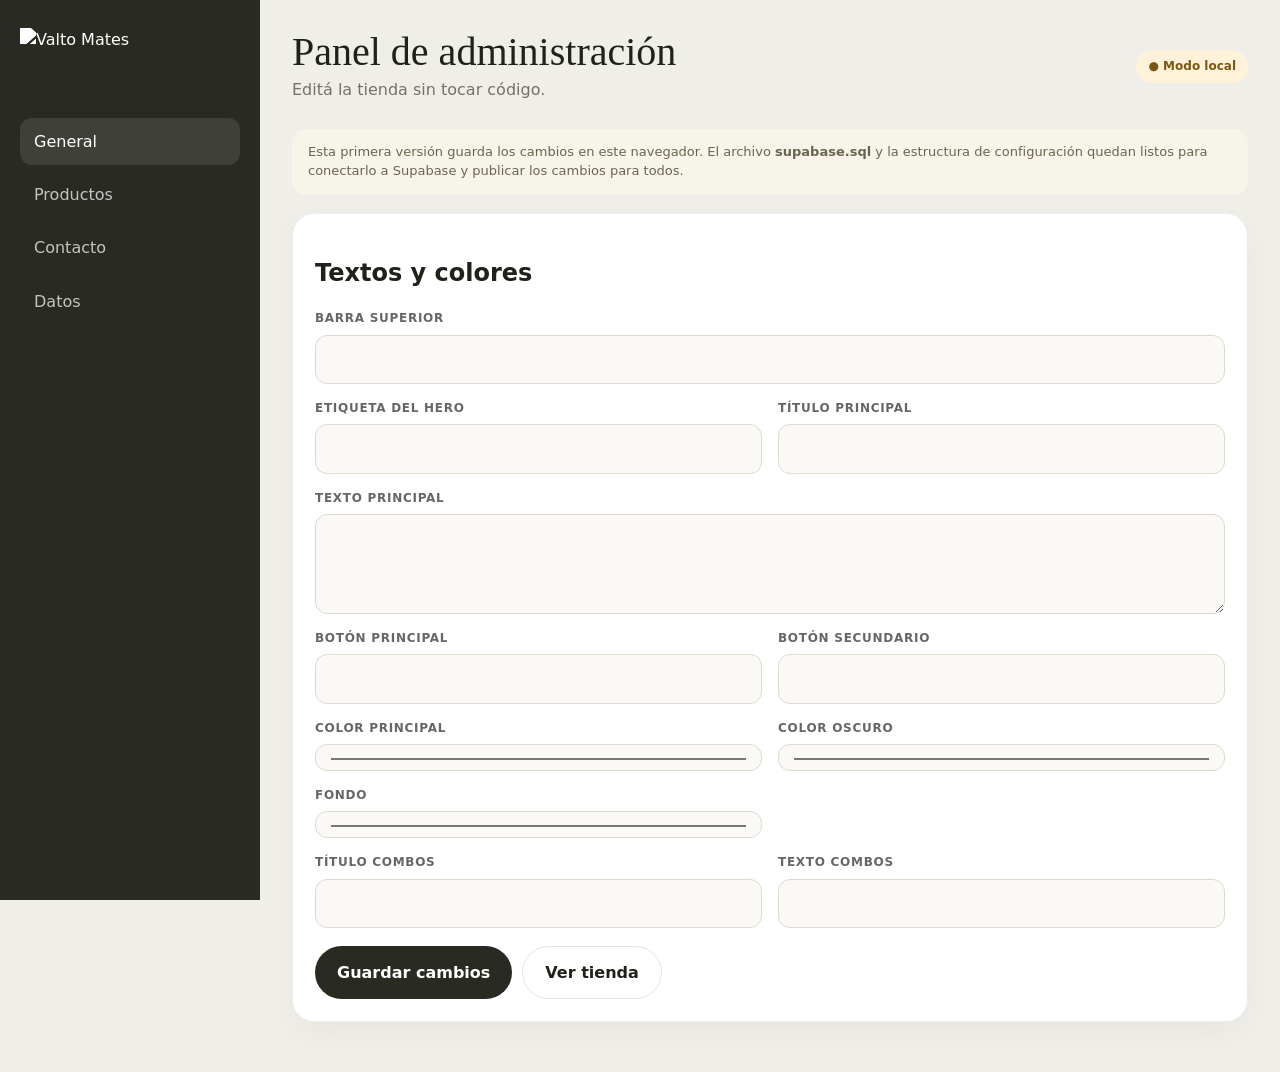
==== admin.html @ 210e582f "Add admin panel" ====
<!doctype html>
<html lang="es-AR"><head><meta charset="utf-8"><meta name="viewport" content="width=device-width,initial-scale=1"><title>Valto Mates · Administración</title><link rel="stylesheet" href="styles.css"></head>
<body class="admin-body"><div class="admin-shell">
  <aside class="admin-sidebar"><a href="index.html" class="brand"><img src="https://cdn.v2.tiendanegocio.com/logo/59430/img_59430_dpku1ntd4mman1s52.png?class=sm" alt="Valto Mates"></a><div class="admin-nav"><button class="active" data-tab="general">General</button><button data-tab="products">Productos</button><button data-tab="contact">Contacto</button><button data-tab="data">Datos</button></div></aside>
  <main class="admin-main"><div class="admin-topbar"><div class="admin-title"><h1>Panel de administración</h1><p>Editá la tienda sin tocar código.</p></div><div id="modePill" class="status-pill local">● Modo local</div></div>
  <div class="admin-note">Esta primera versión guarda los cambios en este navegador. El archivo <b>supabase.sql</b> y la estructura de configuración quedan listos para conectarlo a Supabase y publicar los cambios para todos.</div>

  <section data-panel="general"><div class="admin-card"><h2>Textos y colores</h2><div class="form-grid">
    <div class="field full"><label>Barra superior</label><input id="announcement"></div>
    <div class="field"><label>Etiqueta del hero</label><input id="heroEyebrow"></div><div class="field"><label>Título principal</label><input id="heroTitle"></div>
    <div class="field full"><label>Texto principal</label><textarea id="heroText"></textarea></div>
    <div class="field"><label>Botón principal</label><input id="heroCta"></div><div class="field"><label>Botón secundario</label><input id="heroSecondary"></div>
    <div class="field"><label>Color principal</label><input id="accent" type="color"></div><div class="field"><label>Color oscuro</label><input id="accentDark" type="color"></div>
    <div class="field"><label>Fondo</label><input id="background" type="color"></div><div></div>
    <div class="field"><label>Título combos</label><input id="comboTitle"></div><div class="field"><label>Texto combos</label><input id="comboText"></div>
  </div><div class="admin-actions"><button class="btn btn-dark" id="saveGeneral">Guardar cambios</button><a class="btn btn-outline" href="index.html" target="_blank">Ver tienda</a></div></div></section>

  <section data-panel="products" class="hidden"><div class="admin-card"><div class="section-head" style="margin-bottom:16px"><div><h2 style="margin:0">Productos</h2><p style="color:var(--muted);margin:5px 0 0">Editar, duplicar o eliminar productos.</p></div><button class="btn btn-dark" id="newProduct">+ Nuevo producto</button></div><div style="overflow:auto"><table class="product-table"><thead><tr><th></th><th>Producto</th><th>Categoría</th><th>Precio</th><th>Destacado</th><th></th></tr></thead><tbody id="productRows"></tbody></table></div></div>
  <div class="admin-card hidden" id="productFormCard"><h2 id="productFormTitle">Editar producto</h2><div class="form-grid">
    <div class="field"><label>Nombre</label><input id="pName"></div><div class="field"><label>ID / slug</label><input id="pId"></div><div class="field"><label>Categoría</label><input id="pCategory"></div><div class="field"><label>Badge</label><input id="pBadge" placeholder="Más vendido"></div>
    <div class="field"><label>Precio lista</label><input id="pPrice" type="number"></div><div class="field"><label>Precio transferencia</label><input id="pTransfer" type="number"></div><div class="field"><label>Precio efectivo</label><input id="pCash" type="number"></div><div class="field"><label>Imagen</label><input id="pImage" placeholder="assets/img/archivo.webp"></div>
    <div class="field full"><label>Descripción</label><textarea id="pDescription"></textarea></div><div class="field full"><label>Variantes</label><input id="pVariants"></div><div class="field"><label><input id="pFeatured" type="checkbox"> Mostrar como destacado</label></div>
  </div><div class="admin-actions"><button class="btn btn-dark" id="saveProduct">Guardar producto</button><button class="btn btn-outline" id="cancelProduct">Cancelar</button></div></div></section>

  <section data-panel="contact" class="hidden"><div class="admin-card"><h2>Contacto</h2><p style="color:var(--muted)">Estos datos se editan en <b>config.js</b> para esta versión estática.</p><div class="form-grid"><div class="field"><label>Email actual</label><input value="valtomateslp@gmail.com" disabled></div><div class="field"><label>WhatsApp</label><input value="Pendiente de cargar" disabled></div></div></div></section>

  <section data-panel="data" class="hidden"><div class="admin-card"><h2>Importar / exportar</h2><p style="color:var(--muted)">Útil para pasar los cambios entre navegadores mientras no esté conectado Supabase.</p><div class="admin-actions"><button class="btn btn-dark" id="exportData">Descargar JSON</button><label class="btn btn-outline" for="importFile">Importar JSON</label><input class="hidden" id="importFile" type="file" accept="application/json"><button class="btn btn-outline danger" id="resetData">Restaurar demo</button></div></div></section>
  </main>
</div><div class="toast" id="toast"></div><script src="config.js"></script><script src="data.js"></script><script src="admin.js"></script></body></html>
---- styles.css ----
:root{
  --accent:#4a4b37;
  --accent-dark:#292b23;
  --bg:#f6f2e8;
  --paper:#fffdf8;
  --ink:#1f211b;
  --muted:#737266;
  --line:rgba(31,33,27,.13);
  --shadow:0 18px 50px rgba(36,38,30,.10);
  --radius:24px;
  --serif: Georgia, 'Times New Roman', serif;
  --sans: Inter, ui-sans-serif, system-ui, -apple-system, BlinkMacSystemFont, 'Segoe UI', sans-serif;
}
*{box-sizing:border-box}
html{scroll-behavior:smooth}
body{margin:0;background:var(--bg);color:var(--ink);font-family:var(--sans);line-height:1.45}
button,input,select,textarea{font:inherit}
a{color:inherit;text-decoration:none}
img{display:block;max-width:100%}
button{cursor:pointer}
.hidden{display:none!important}
.container{width:min(1180px,calc(100% - 36px));margin-inline:auto}
.announcement{background:var(--accent-dark);color:#fff;overflow:hidden;font-size:12px;letter-spacing:.13em;font-weight:700;text-transform:uppercase;white-space:nowrap}
.announcement-track{display:inline-flex;gap:60px;min-width:max-content;padding:10px 0;animation:marquee 28s linear infinite}
@keyframes marquee{to{transform:translateX(-50%)}}
.site-header{position:sticky;top:0;z-index:30;background:rgba(246,242,232,.92);backdrop-filter:blur(16px);border-bottom:1px solid var(--line)}
.header-row{height:82px;display:grid;grid-template-columns:1fr auto 1fr;align-items:center;gap:18px}
.brand{display:flex;align-items:center;justify-content:center}
.brand img{width:118px;height:60px;object-fit:contain}
.nav{display:flex;gap:22px;align-items:center;font-size:14px;font-weight:650}
.nav a{position:relative}
.nav a:after{content:"";position:absolute;left:0;right:100%;bottom:-7px;height:1px;background:var(--ink);transition:.25s}
.nav a:hover:after{right:0}
.header-actions{display:flex;justify-content:flex-end;align-items:center;gap:9px}
.icon-btn,.round-btn{border:1px solid var(--line);background:var(--paper);color:var(--ink);width:42px;height:42px;border-radius:50%;display:grid;place-items:center;transition:.2s}
.icon-btn:hover,.round-btn:hover{transform:translateY(-1px);box-shadow:0 10px 24px rgba(0,0,0,.08)}
.menu-btn{display:none}
.hero{padding:26px 0 8px}
.hero-shell{position:relative;min-height:430px;border-radius:34px;overflow:hidden;background:var(--accent);box-shadow:var(--shadow);isolation:isolate}
.hero-shell:before{content:"";position:absolute;inset:0;background:radial-gradient(circle at 72% 40%,rgba(255,255,255,.18),transparent 30%),linear-gradient(105deg,rgba(27,29,22,.88) 0%,rgba(49,51,38,.72) 47%,rgba(49,51,38,.12) 68%,rgba(49,51,38,.18) 100%);z-index:1}
.hero-shell:after{content:"";position:absolute;inset:auto -80px -130px auto;width:420px;height:420px;border:1px solid rgba(255,255,255,.18);border-radius:50%;z-index:1}
.hero-content{position:relative;z-index:3;padding:64px 64px 58px;max-width:610px;color:#fff}
.eyebrow{display:inline-flex;align-items:center;gap:9px;text-transform:uppercase;letter-spacing:.18em;font-size:12px;font-weight:800;opacity:.88}
.eyebrow:before{content:"";width:28px;height:1px;background:currentColor}
.hero h1{font-family:var(--serif);font-size:clamp(48px,6vw,82px);font-weight:400;letter-spacing:-.045em;line-height:.92;margin:22px 0 22px}
.hero p{max-width:500px;font-size:18px;color:rgba(255,255,255,.82);margin:0 0 30px}
.hero-actions{display:flex;flex-wrap:wrap;gap:12px}
.btn{border:0;border-radius:999px;padding:14px 22px;font-weight:750;display:inline-flex;align-items:center;justify-content:center;gap:10px;transition:.2s}
.btn-primary{background:#fff;color:var(--accent-dark)}
.btn-primary:hover{transform:translateY(-2px);box-shadow:0 12px 28px rgba(0,0,0,.16)}
.btn-ghost{border:1px solid rgba(255,255,255,.36);background:rgba(255,255,255,.08);color:#fff}
.btn-dark{background:var(--accent-dark);color:#fff}
.btn-outline{background:transparent;border:1px solid var(--line);color:var(--ink)}
.hero-collage{position:absolute;right:0;top:0;bottom:0;width:50%;z-index:2;pointer-events:none}
.hero-product{position:absolute;object-fit:cover;border:8px solid rgba(246,242,232,.86);box-shadow:0 20px 45px rgba(0,0,0,.22)}
.hero-product.one{width:230px;height:300px;right:210px;top:46px;border-radius:120px 120px 28px 28px}
.hero-product.two{width:220px;height:275px;right:32px;bottom:28px;border-radius:30px}
.hero-logo-mark{position:absolute;right:260px;bottom:28px;width:110px;height:80px;object-fit:contain;filter:brightness(0) invert(1);opacity:.9}
.trust-strip{margin:20px 0 36px;display:grid;grid-template-columns:repeat(4,1fr);border:1px solid var(--line);border-radius:18px;background:rgba(255,255,255,.46);overflow:hidden}
.trust-item{padding:16px 18px;display:flex;gap:11px;align-items:center;border-right:1px solid var(--line)}
.trust-item:last-child{border-right:0}.trust-icon{font-size:22px}.trust-item b{display:block;font-size:13px}.trust-item span{display:block;color:var(--muted);font-size:12px;margin-top:2px}
.section{padding:60px 0}.section-tight{padding:36px 0 50px}.section-head{display:flex;align-items:end;justify-content:space-between;gap:24px;margin-bottom:28px}.section-kicker{text-transform:uppercase;font-size:12px;letter-spacing:.16em;font-weight:800;color:var(--muted)}
.section-title{font:400 clamp(34px,4vw,52px)/1 var(--serif);letter-spacing:-.025em;margin:9px 0 0}.section-copy{color:var(--muted);max-width:560px;margin:10px 0 0}
.categories{display:grid;grid-template-columns:repeat(8,1fr);gap:10px}
.category-card{border:1px solid var(--line);background:var(--paper);border-radius:18px;padding:18px 10px;text-align:center;transition:.2s;cursor:pointer}.category-card:hover,.category-card.active{transform:translateY(-3px);box-shadow:0 14px 30px rgba(0,0,0,.08);border-color:rgba(74,75,55,.35)}
.category-emoji{font-size:25px;margin-bottom:8px}.category-card span{font-size:13px;font-weight:750;display:block}
.toolbar{display:flex;gap:12px;align-items:center;margin-bottom:22px;flex-wrap:wrap}.search-box{flex:1;min-width:240px;position:relative}.search-box input{width:100%;height:46px;border:1px solid var(--line);background:var(--paper);border-radius:999px;padding:0 46px 0 18px;outline:none}.search-box input:focus{border-color:var(--accent)}.search-box button{position:absolute;right:4px;top:4px;width:38px;height:38px;border:0;background:transparent;border-radius:50%}
.select{height:46px;border:1px solid var(--line);background:var(--paper);padding:0 36px 0 16px;border-radius:999px;color:var(--ink)}
.product-grid{display:grid;grid-template-columns:repeat(4,1fr);gap:18px}.product-card{background:var(--paper);border:1px solid var(--line);border-radius:24px;overflow:hidden;transition:.25s;position:relative}.product-card:hover{transform:translateY(-5px);box-shadow:var(--shadow)}
.product-image-wrap{aspect-ratio:1/1;overflow:hidden;background:#ebe7dc;position:relative}.product-image-wrap img{width:100%;height:100%;object-fit:cover;transition:.45s}.product-card:hover .product-image-wrap img{transform:scale(1.035)}
.badge{position:absolute;top:13px;left:13px;background:var(--accent-dark);color:#fff;border-radius:999px;padding:7px 10px;font-size:10px;text-transform:uppercase;letter-spacing:.08em;font-weight:800;z-index:2}.product-body{padding:18px}.product-category{font-size:11px;text-transform:uppercase;letter-spacing:.12em;color:var(--muted);font-weight:800}.product-name{font:400 21px/1.08 var(--serif);margin:7px 0 14px;min-height:46px}.price-row{display:flex;align-items:baseline;justify-content:space-between;gap:10px}.price{font-size:19px;font-weight:850}.cash-price{font-size:12px;color:var(--accent);font-weight:750}.product-actions{display:grid;grid-template-columns:1fr auto;gap:8px;margin-top:15px}.product-actions .btn{padding:11px 12px;font-size:13px}.wa-mini{width:42px;border:1px solid var(--line);background:#fff;border-radius:999px;font-size:18px}
.pagination{display:flex;justify-content:center;gap:8px;margin-top:28px}.page-btn{width:40px;height:40px;border-radius:50%;border:1px solid var(--line);background:var(--paper)}.page-btn.active{background:var(--accent-dark);color:#fff;border-color:var(--accent-dark)}
.combo-banner{background:var(--accent-dark);color:#fff;border-radius:30px;overflow:hidden;display:grid;grid-template-columns:1.1fr .9fr;min-height:320px}.combo-copy{padding:48px}.combo-copy h3{font:400 48px/1 var(--serif);margin:12px 0 16px}.combo-copy p{color:rgba(255,255,255,.72);max-width:520px}.combo-image{position:relative;overflow:hidden}.combo-image img{width:100%;height:100%;object-fit:cover}.combo-image:after{content:"";position:absolute;inset:0;background:linear-gradient(90deg,var(--accent-dark),transparent 35%)}
.story{display:grid;grid-template-columns:1fr 1fr;gap:38px;align-items:center}.story-image{border-radius:30px;overflow:hidden;box-shadow:var(--shadow)}.story-image img{width:100%;height:100%;object-fit:cover}.story-copy h2{font:400 clamp(42px,5vw,64px)/.98 var(--serif);margin:10px 0 20px}.story-copy p{color:var(--muted);font-size:17px}.story-points{display:grid;grid-template-columns:1fr 1fr;gap:10px;margin-top:22px}.story-point{padding:16px;border:1px solid var(--line);border-radius:16px;background:rgba(255,255,255,.35);font-size:13px;font-weight:700}
.footer{background:var(--accent-dark);color:#fff;margin-top:70px}.footer-grid{display:grid;grid-template-columns:1.2fr .8fr .8fr;gap:40px;padding:52px 0}.footer-logo{width:135px;filter:brightness(0) invert(1);margin-bottom:15px}.footer p,.footer a{color:rgba(255,255,255,.68);font-size:13px}.footer h4{font-size:12px;letter-spacing:.13em;text-transform:uppercase;margin:0 0 14px}.footer-links{display:grid;gap:9px}.footer-bottom{border-top:1px solid rgba(255,255,255,.12);padding:18px 0;color:rgba(255,255,255,.55);font-size:12px;display:flex;justify-content:space-between;gap:20px}
.floating-wa{position:fixed;right:22px;bottom:22px;width:58px;height:58px;border:0;border-radius:50%;background:#25D366;color:#fff;font-size:26px;display:grid;place-items:center;z-index:35;box-shadow:0 14px 35px rgba(0,0,0,.22)}
.drawer-backdrop,.modal-backdrop{position:fixed;inset:0;background:rgba(15,16,13,.48);backdrop-filter:blur(4px);z-index:50;opacity:0;pointer-events:none;transition:.2s}.drawer-backdrop.open,.modal-backdrop.open{opacity:1;pointer-events:auto}.drawer{position:absolute;right:0;top:0;bottom:0;width:min(420px,90vw);background:var(--paper);padding:24px;transform:translateX(100%);transition:.25s}.drawer-backdrop.open .drawer{transform:none}.drawer-head{display:flex;align-items:center;justify-content:space-between;margin-bottom:22px}.drawer-nav{display:grid;gap:4px}.drawer-nav a{font:400 30px/1.1 var(--serif);padding:11px 0;border-bottom:1px solid var(--line)}
.modal{position:absolute;left:50%;top:50%;transform:translate(-50%,-47%);width:min(940px,calc(100% - 28px));max-height:90vh;overflow:auto;background:var(--paper);border-radius:30px;padding:20px;transition:.2s}.modal-backdrop.open .modal{transform:translate(-50%,-50%)}.modal-close{position:absolute;right:18px;top:18px;z-index:3}.product-modal-grid{display:grid;grid-template-columns:1fr 1fr;gap:30px}.modal-image{border-radius:22px;overflow:hidden;aspect-ratio:1/1;background:#eee}.modal-image img{width:100%;height:100%;object-fit:cover}.modal-content{padding:26px 22px 20px 0}.modal-content h2{font:400 42px/1 var(--serif);margin:8px 0 18px}.modal-description{color:var(--muted)}.modal-price{font-size:28px;font-weight:900;margin-top:20px}.price-options{display:grid;gap:8px;margin:14px 0 22px}.price-option{display:flex;justify-content:space-between;padding:12px 0;border-bottom:1px solid var(--line);font-size:14px}.variant-box{background:rgba(74,75,55,.07);padding:14px;border-radius:14px;font-size:13px;margin-bottom:20px}
.empty-state{text-align:center;padding:55px;border:1px dashed var(--line);border-radius:22px;color:var(--muted);grid-column:1/-1}
/* admin */
.admin-body{background:#efeee9}.admin-shell{display:grid;grid-template-columns:260px 1fr;min-height:100vh}.admin-sidebar{background:var(--accent-dark);color:#fff;padding:28px 20px;position:sticky;top:0;height:100vh}.admin-sidebar .brand{justify-content:flex-start}.admin-sidebar .brand img{filter:brightness(0) invert(1)}.admin-nav{display:grid;gap:6px;margin-top:30px}.admin-nav button{background:transparent;border:0;color:rgba(255,255,255,.72);text-align:left;padding:12px 14px;border-radius:12px}.admin-nav button.active,.admin-nav button:hover{background:rgba(255,255,255,.10);color:#fff}.admin-main{padding:32px}.admin-topbar{display:flex;justify-content:space-between;align-items:center;margin-bottom:28px}.admin-title h1{font:400 40px/1 var(--serif);margin:0}.admin-title p{color:var(--muted);margin:6px 0 0}.admin-card{background:#fff;border:1px solid rgba(0,0,0,.07);border-radius:22px;padding:22px;box-shadow:0 10px 30px rgba(0,0,0,.035);margin-bottom:18px}.form-grid{display:grid;grid-template-columns:1fr 1fr;gap:16px}.field{display:grid;gap:7px}.field.full{grid-column:1/-1}.field label{font-size:12px;font-weight:800;text-transform:uppercase;letter-spacing:.06em;color:#666}.field input,.field textarea,.field select{width:100%;border:1px solid #ddd9cf;border-radius:12px;background:#faf9f5;padding:12px 13px;outline:none}.field textarea{min-height:100px;resize:vertical}.field input:focus,.field textarea:focus,.field select:focus{border-color:var(--accent)}.admin-actions{display:flex;gap:10px;flex-wrap:wrap;margin-top:18px}.status-pill{display:inline-flex;align-items:center;gap:7px;padding:8px 12px;border-radius:999px;background:#e8f4ea;color:#275d32;font-size:12px;font-weight:800}.status-pill.local{background:#fff2d8;color:#7b5712}.product-table{width:100%;border-collapse:collapse}.product-table th,.product-table td{padding:12px;border-bottom:1px solid #ece9e2;text-align:left;font-size:13px}.product-table th{font-size:11px;text-transform:uppercase;letter-spacing:.08em;color:#777}.thumb{width:46px;height:46px;border-radius:10px;object-fit:cover}.table-actions{display:flex;gap:6px}.small-btn{border:1px solid #ddd9cf;background:#fff;border-radius:9px;padding:7px 9px;font-size:12px}.danger{color:#9d2d2d}.admin-note{padding:14px 16px;border-radius:14px;background:#f7f4ea;color:#6b6450;font-size:13px;margin-bottom:18px}
.toast{position:fixed;left:50%;bottom:24px;transform:translateX(-50%) translateY(20px);background:#1f211b;color:#fff;padding:11px 16px;border-radius:999px;opacity:0;pointer-events:none;transition:.2s;z-index:100;font-size:13px}.toast.show{opacity:1;transform:translateX(-50%) translateY(0)}
@media(max-width:980px){.nav{display:none}.menu-btn{display:grid}.header-row{grid-template-columns:1fr auto 1fr}.hero-collage{width:46%;opacity:.65}.hero-product.one{right:120px}.trust-strip{grid-template-columns:1fr 1fr}.trust-item:nth-child(2){border-right:0}.trust-item:nth-child(-n+2){border-bottom:1px solid var(--line)}.categories{grid-template-columns:repeat(4,1fr)}.product-grid{grid-template-columns:repeat(2,1fr)}.story{grid-template-columns:1fr}.admin-shell{grid-template-columns:1fr}.admin-sidebar{position:static;height:auto}.admin-nav{grid-template-columns:repeat(4,1fr);margin-top:18px}.admin-main{padding:20px}}
@media(max-width:680px){.container{width:min(100% - 24px,1180px)}.header-row{height:70px}.brand img{width:98px}.hero{padding-top:14px}.hero-shell{min-height:520px}.hero-content{padding:38px 28px;max-width:none}.hero h1{font-size:54px;max-width:420px}.hero p{font-size:16px;max-width:390px}.hero-collage{width:100%;opacity:.28}.hero-product.one{width:220px;height:280px;right:100px;top:170px}.hero-product.two{width:190px;height:230px;right:-20px;bottom:14px}.hero-logo-mark{display:none}.trust-strip{grid-template-columns:1fr;margin-top:14px}.trust-item{border-right:0;border-bottom:1px solid var(--line)!important}.trust-item:last-child{border-bottom:0!important}.section{padding:44px 0}.section-head{display:block}.categories{display:flex;overflow:auto;padding-bottom:6px;scrollbar-width:none}.category-card{min-width:110px}.product-grid{grid-template-columns:1fr 1fr;gap:10px}.product-body{padding:13px}.product-name{font-size:17px;min-height:38px}.price-row{display:block}.cash-price{margin-top:4px}.product-actions{grid-template-columns:1fr}.wa-mini{display:none}.combo-banner{grid-template-columns:1fr}.combo-copy{padding:32px}.combo-copy h3{font-size:40px}.combo-image{height:240px}.combo-image:after{background:linear-gradient(180deg,var(--accent-dark),transparent 30%)}.story-points{grid-template-columns:1fr}.footer-grid{grid-template-columns:1fr}.footer-bottom{display:block}.product-modal-grid{grid-template-columns:1fr}.modal-content{padding:8px 4px 6px}.modal-content h2{font-size:34px}.modal{padding:14px}.form-grid{grid-template-columns:1fr}.field.full{grid-column:auto}.admin-main{padding:14px}.admin-nav{grid-template-columns:1fr 1fr}.product-table thead{display:none}.product-table,.product-table tbody,.product-table tr,.product-table td{display:block}.product-table tr{padding:12px 0;border-bottom:1px solid #ece9e2}.product-table td{border:0;padding:5px 0}}
@media(max-width:430px){.product-grid{grid-template-columns:1fr}.header-actions .icon-btn:nth-child(1){display:none}.hero h1{font-size:48px}.hero-actions .btn{width:100%}}
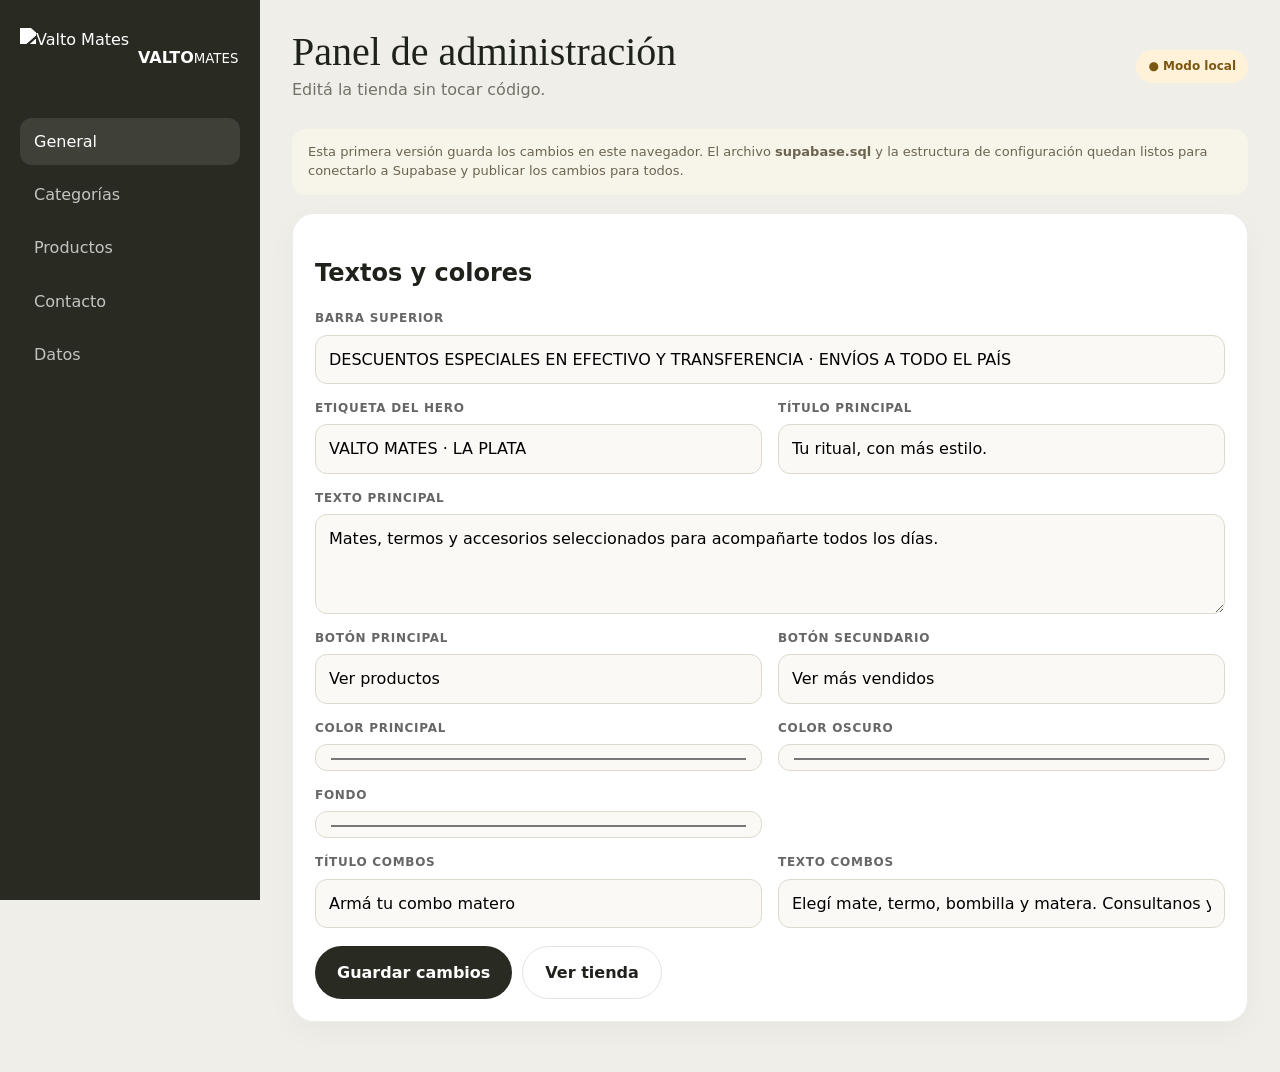
==== commit a9f65600: "Add editable categories to admin" ====
--- a/admin.html
+++ b/admin.html
@@ -1,7 +1,7 @@
 <!doctype html>
 <html lang="es-AR"><head><meta charset="utf-8"><meta name="viewport" content="width=device-width,initial-scale=1"><title>Valto Mates · Administración</title><link rel="stylesheet" href="styles.css"></head>
 <body class="admin-body"><div class="admin-shell">
-  <aside class="admin-sidebar"><a href="index.html" class="brand"><img src="https://cdn.v2.tiendanegocio.com/logo/59430/img_59430_dpku1ntd4mman1s52.png?class=sm" alt="Valto Mates"></a><div class="admin-nav"><button class="active" data-tab="general">General</button><button data-tab="products">Productos</button><button data-tab="contact">Contacto</button><button data-tab="data">Datos</button></div></aside>
+  <aside class="admin-sidebar"><a href="index.html" class="brand brand-lockup"><span class="brand-mark"><img src="https://cdn.v2.tiendanegocio.com/logo/59430/img_59430_dpku1ntd4mman1s52.png?class=sm" alt="Valto Mates"></span><span class="brand-wordmark"><strong>VALTO</strong><small>MATES</small></span></a><div class="admin-nav"><button class="active" data-tab="general">General</button><button data-tab="categories">Categorías</button><button data-tab="products">Productos</button><button data-tab="contact">Contacto</button><button data-tab="data">Datos</button></div></aside>
   <main class="admin-main"><div class="admin-topbar"><div class="admin-title"><h1>Panel de administración</h1><p>Editá la tienda sin tocar código.</p></div><div id="modePill" class="status-pill local">● Modo local</div></div>
   <div class="admin-note">Esta primera versión guarda los cambios en este navegador. El archivo <b>supabase.sql</b> y la estructura de configuración quedan listos para conectarlo a Supabase y publicar los cambios para todos.</div>
 
@@ -15,9 +15,27 @@
     <div class="field"><label>Título combos</label><input id="comboTitle"></div><div class="field"><label>Texto combos</label><input id="comboText"></div>
   </div><div class="admin-actions"><button class="btn btn-dark" id="saveGeneral">Guardar cambios</button><a class="btn btn-outline" href="index.html" target="_blank">Ver tienda</a></div></div></section>
 
+  <section data-panel="categories" class="hidden">
+    <div class="admin-card">
+      <div class="section-head" style="margin-bottom:16px"><div><h2 style="margin:0">Categorías</h2><p style="color:var(--muted);margin:5px 0 0">Creá, renombrá, cambiá el ícono o eliminá categorías. “Todos” se genera automáticamente.</p></div></div>
+      <div class="category-admin-grid">
+        <div>
+          <div style="overflow:auto"><table class="product-table category-table"><thead><tr><th>Ícono</th><th>Categoría</th><th>Productos</th><th></th></tr></thead><tbody id="categoryRows"></tbody></table></div>
+        </div>
+        <div class="category-editor">
+          <h3 id="categoryFormTitle">Nueva categoría</h3>
+          <div class="field"><label>Nombre</label><input id="cName" placeholder="Ej: Regalos"></div>
+          <div class="field"><label>Ícono</label><select id="cIcon"></select></div>
+          <div class="category-icon-preview" id="cIconPreview"></div>
+          <div class="admin-actions"><button class="btn btn-dark" id="saveCategory">Agregar categoría</button><button class="btn btn-outline hidden" id="cancelCategory">Cancelar</button></div>
+        </div>
+      </div>
+    </div>
+  </section>
+
   <section data-panel="products" class="hidden"><div class="admin-card"><div class="section-head" style="margin-bottom:16px"><div><h2 style="margin:0">Productos</h2><p style="color:var(--muted);margin:5px 0 0">Editar, duplicar o eliminar productos.</p></div><button class="btn btn-dark" id="newProduct">+ Nuevo producto</button></div><div style="overflow:auto"><table class="product-table"><thead><tr><th></th><th>Producto</th><th>Categoría</th><th>Precio</th><th>Destacado</th><th></th></tr></thead><tbody id="productRows"></tbody></table></div></div>
   <div class="admin-card hidden" id="productFormCard"><h2 id="productFormTitle">Editar producto</h2><div class="form-grid">
-    <div class="field"><label>Nombre</label><input id="pName"></div><div class="field"><label>ID / slug</label><input id="pId"></div><div class="field"><label>Categoría</label><input id="pCategory"></div><div class="field"><label>Badge</label><input id="pBadge" placeholder="Más vendido"></div>
+    <div class="field"><label>Nombre</label><input id="pName"></div><div class="field"><label>ID / slug</label><input id="pId"></div><div class="field"><label>Categoría</label><select id="pCategory"></select></div><div class="field"><label>Badge</label><input id="pBadge" placeholder="Más vendido"></div>
     <div class="field"><label>Precio lista</label><input id="pPrice" type="number"></div><div class="field"><label>Precio transferencia</label><input id="pTransfer" type="number"></div><div class="field"><label>Precio efectivo</label><input id="pCash" type="number"></div><div class="field"><label>Imagen</label><input id="pImage" placeholder="assets/img/archivo.webp"></div>
     <div class="field full"><label>Descripción</label><textarea id="pDescription"></textarea></div><div class="field full"><label>Variantes</label><input id="pVariants"></div><div class="field"><label><input id="pFeatured" type="checkbox"> Mostrar como destacado</label></div>
   </div><div class="admin-actions"><button class="btn btn-dark" id="saveProduct">Guardar producto</button><button class="btn btn-outline" id="cancelProduct">Cancelar</button></div></div></section>
@@ -26,4 +44,4 @@
 
   <section data-panel="data" class="hidden"><div class="admin-card"><h2>Importar / exportar</h2><p style="color:var(--muted)">Útil para pasar los cambios entre navegadores mientras no esté conectado Supabase.</p><div class="admin-actions"><button class="btn btn-dark" id="exportData">Descargar JSON</button><label class="btn btn-outline" for="importFile">Importar JSON</label><input class="hidden" id="importFile" type="file" accept="application/json"><button class="btn btn-outline danger" id="resetData">Restaurar demo</button></div></div></section>
   </main>
-</div><div class="toast" id="toast"></div><script src="config.js"></script><script src="data.js"></script><script src="admin.js"></script></body></html>
+</div><div class="toast" id="toast"></div><script src="config.js"></script><script src="category-icons.js"></script><script src="data.js"></script><script src="admin.js"></script></body></html>
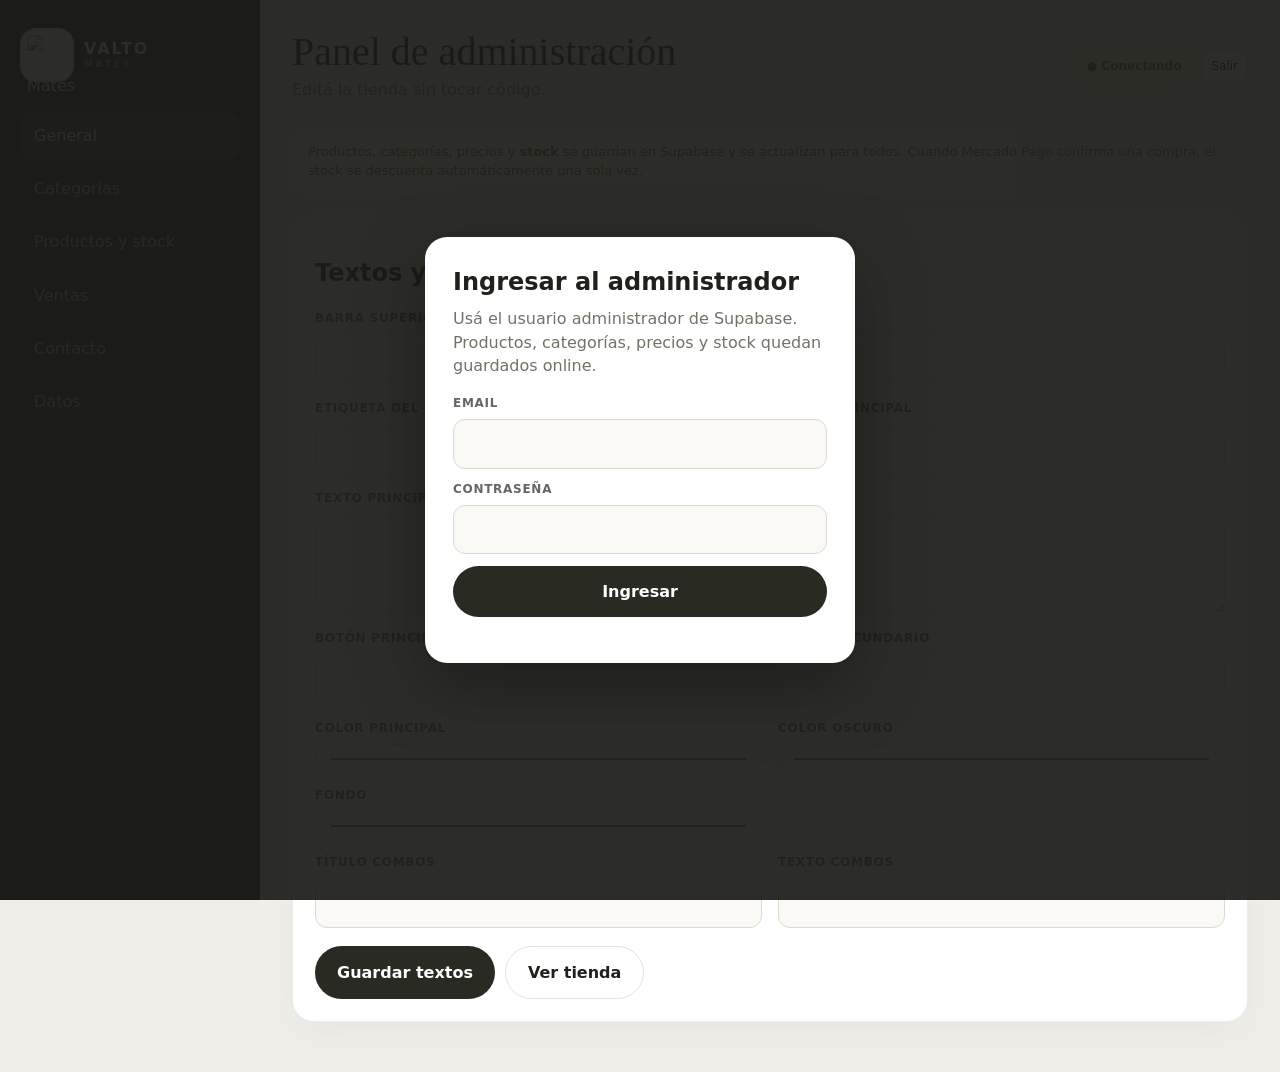
==== commit a60d48c2: "Add stock and orders to Valto admin" ====
--- a/admin.html
+++ b/admin.html
@@ -1,47 +1,26 @@
 <!doctype html>
-<html lang="es-AR"><head><meta charset="utf-8"><meta name="viewport" content="width=device-width,initial-scale=1"><title>Valto Mates · Administración</title><link rel="stylesheet" href="styles.css"></head>
-<body class="admin-body"><div class="admin-shell">
-  <aside class="admin-sidebar"><a href="index.html" class="brand brand-lockup"><span class="brand-mark"><img src="https://cdn.v2.tiendanegocio.com/logo/59430/img_59430_dpku1ntd4mman1s52.png?class=sm" alt="Valto Mates"></span><span class="brand-wordmark"><strong>VALTO</strong><small>MATES</small></span></a><div class="admin-nav"><button class="active" data-tab="general">General</button><button data-tab="categories">Categorías</button><button data-tab="products">Productos</button><button data-tab="contact">Contacto</button><button data-tab="data">Datos</button></div></aside>
-  <main class="admin-main"><div class="admin-topbar"><div class="admin-title"><h1>Panel de administración</h1><p>Editá la tienda sin tocar código.</p></div><div id="modePill" class="status-pill local">● Modo local</div></div>
-  <div class="admin-note">Esta primera versión guarda los cambios en este navegador. El archivo <b>supabase.sql</b> y la estructura de configuración quedan listos para conectarlo a Supabase y publicar los cambios para todos.</div>
+<html lang="es-AR"><head><meta charset="utf-8"><meta name="viewport" content="width=device-width,initial-scale=1"><title>Valto Mates · Administración</title><link rel="stylesheet" href="styles.css"><style>
+.admin-login{position:fixed;inset:0;background:rgba(27,28,23,.92);z-index:9999;display:grid;place-items:center;padding:20px}.admin-login.hidden{display:none}.login-card{width:min(430px,100%);background:#fff;border-radius:22px;padding:28px;box-shadow:0 24px 70px rgba(0,0,0,.35)}.login-card h2{margin:0 0 8px}.login-card p{color:var(--muted);margin:0 0 18px}.login-card .field{margin-bottom:12px}.stock-pill{display:inline-flex;align-items:center;min-width:38px;justify-content:center;border-radius:999px;padding:4px 9px;font-size:12px;font-weight:800;background:#edf5ea;color:#2e6b31}.stock-pill.low{background:#fff2d8;color:#7a5a00}.stock-pill.out{background:#fdeaea;color:#9b2c2c}.order-status{font-size:12px;font-weight:800;border-radius:999px;padding:4px 8px;background:#eee}.order-status.paid{background:#e8f7ee;color:#176b3a}.order-status.pending{background:#fff6da;color:#735c0f}.order-status.failed{background:#fdecec;color:#8a2626}
+</style></head>
+<body class="admin-body">
+<div class="admin-login" id="adminLogin"><div class="login-card"><h2>Ingresar al administrador</h2><p>Usá el usuario administrador de Supabase. Productos, categorías, precios y stock quedan guardados online.</p><div class="field"><label>Email</label><input id="loginEmail" type="email" autocomplete="username"></div><div class="field"><label>Contraseña</label><input id="loginPassword" type="password" autocomplete="current-password"></div><button class="btn btn-dark" id="loginBtn" style="width:100%">Ingresar</button><p id="loginError" style="color:#9b2c2c;margin-top:12px"></p></div></div>
+<div class="admin-shell">
+  <aside class="admin-sidebar"><a href="index.html" class="brand brand-lockup"><span class="brand-mark"><img src="https://cdn.v2.tiendanegocio.com/logo/59430/img_59430_dpku1ntd4mman1s52.png?class=sm" alt="Valto Mates"></span><span class="brand-wordmark"><strong>VALTO</strong><small>MATES</small></span></a><div class="admin-nav"><button class="active" data-tab="general">General</button><button data-tab="categories">Categorías</button><button data-tab="products">Productos y stock</button><button data-tab="orders">Ventas</button><button data-tab="contact">Contacto</button><button data-tab="data">Datos</button></div></aside>
+  <main class="admin-main"><div class="admin-topbar"><div class="admin-title"><h1>Panel de administración</h1><p>Editá la tienda sin tocar código.</p></div><div style="display:flex;gap:8px;align-items:center"><div id="modePill" class="status-pill local">● Conectando</div><button class="small-btn" id="logoutBtn">Salir</button></div></div>
+  <div class="admin-note">Productos, categorías, precios y <b>stock</b> se guardan en Supabase y se actualizan para todos. Cuando Mercado Pago confirma una compra, el stock se descuenta automáticamente una sola vez.</div>
 
   <section data-panel="general"><div class="admin-card"><h2>Textos y colores</h2><div class="form-grid">
-    <div class="field full"><label>Barra superior</label><input id="announcement"></div>
-    <div class="field"><label>Etiqueta del hero</label><input id="heroEyebrow"></div><div class="field"><label>Título principal</label><input id="heroTitle"></div>
-    <div class="field full"><label>Texto principal</label><textarea id="heroText"></textarea></div>
-    <div class="field"><label>Botón principal</label><input id="heroCta"></div><div class="field"><label>Botón secundario</label><input id="heroSecondary"></div>
-    <div class="field"><label>Color principal</label><input id="accent" type="color"></div><div class="field"><label>Color oscuro</label><input id="accentDark" type="color"></div>
-    <div class="field"><label>Fondo</label><input id="background" type="color"></div><div></div>
-    <div class="field"><label>Título combos</label><input id="comboTitle"></div><div class="field"><label>Texto combos</label><input id="comboText"></div>
-  </div><div class="admin-actions"><button class="btn btn-dark" id="saveGeneral">Guardar cambios</button><a class="btn btn-outline" href="index.html" target="_blank">Ver tienda</a></div></div></section>
+    <div class="field full"><label>Barra superior</label><input id="announcement"></div><div class="field"><label>Etiqueta del hero</label><input id="heroEyebrow"></div><div class="field"><label>Título principal</label><input id="heroTitle"></div><div class="field full"><label>Texto principal</label><textarea id="heroText"></textarea></div><div class="field"><label>Botón principal</label><input id="heroCta"></div><div class="field"><label>Botón secundario</label><input id="heroSecondary"></div><div class="field"><label>Color principal</label><input id="accent" type="color"></div><div class="field"><label>Color oscuro</label><input id="accentDark" type="color"></div><div class="field"><label>Fondo</label><input id="background" type="color"></div><div></div><div class="field"><label>Título combos</label><input id="comboTitle"></div><div class="field"><label>Texto combos</label><input id="comboText"></div>
+  </div><div class="admin-actions"><button class="btn btn-dark" id="saveGeneral">Guardar textos</button><a class="btn btn-outline" href="index.html" target="_blank">Ver tienda</a></div></div></section>
 
-  <section data-panel="categories" class="hidden">
-    <div class="admin-card">
-      <div class="section-head" style="margin-bottom:16px"><div><h2 style="margin:0">Categorías</h2><p style="color:var(--muted);margin:5px 0 0">Creá, renombrá, cambiá el ícono o eliminá categorías. “Todos” se genera automáticamente.</p></div></div>
-      <div class="category-admin-grid">
-        <div>
-          <div style="overflow:auto"><table class="product-table category-table"><thead><tr><th>Ícono</th><th>Categoría</th><th>Productos</th><th></th></tr></thead><tbody id="categoryRows"></tbody></table></div>
-        </div>
-        <div class="category-editor">
-          <h3 id="categoryFormTitle">Nueva categoría</h3>
-          <div class="field"><label>Nombre</label><input id="cName" placeholder="Ej: Regalos"></div>
-          <div class="field"><label>Ícono</label><select id="cIcon"></select></div>
-          <div class="category-icon-preview" id="cIconPreview"></div>
-          <div class="admin-actions"><button class="btn btn-dark" id="saveCategory">Agregar categoría</button><button class="btn btn-outline hidden" id="cancelCategory">Cancelar</button></div>
-        </div>
-      </div>
-    </div>
-  </section>
+  <section data-panel="categories" class="hidden"><div class="admin-card"><div class="section-head" style="margin-bottom:16px"><div><h2 style="margin:0">Categorías</h2><p style="color:var(--muted);margin:5px 0 0">Se guardan online y se reflejan en la tienda.</p></div></div><div class="category-admin-grid"><div><div style="overflow:auto"><table class="product-table category-table"><thead><tr><th>Ícono</th><th>Categoría</th><th>Productos</th><th></th></tr></thead><tbody id="categoryRows"></tbody></table></div></div><div class="category-editor"><h3 id="categoryFormTitle">Nueva categoría</h3><div class="field"><label>Nombre</label><input id="cName" placeholder="Ej: Regalos"></div><div class="field"><label>Ícono</label><select id="cIcon"></select></div><div class="category-icon-preview" id="cIconPreview"></div><div class="admin-actions"><button class="btn btn-dark" id="saveCategory">Agregar categoría</button><button class="btn btn-outline hidden" id="cancelCategory">Cancelar</button></div></div></div></div></section>
 
-  <section data-panel="products" class="hidden"><div class="admin-card"><div class="section-head" style="margin-bottom:16px"><div><h2 style="margin:0">Productos</h2><p style="color:var(--muted);margin:5px 0 0">Editar, duplicar o eliminar productos.</p></div><button class="btn btn-dark" id="newProduct">+ Nuevo producto</button></div><div style="overflow:auto"><table class="product-table"><thead><tr><th></th><th>Producto</th><th>Categoría</th><th>Precio</th><th>Destacado</th><th></th></tr></thead><tbody id="productRows"></tbody></table></div></div>
-  <div class="admin-card hidden" id="productFormCard"><h2 id="productFormTitle">Editar producto</h2><div class="form-grid">
-    <div class="field"><label>Nombre</label><input id="pName"></div><div class="field"><label>ID / slug</label><input id="pId"></div><div class="field"><label>Categoría</label><select id="pCategory"></select></div><div class="field"><label>Badge</label><input id="pBadge" placeholder="Más vendido"></div>
-    <div class="field"><label>Precio lista</label><input id="pPrice" type="number"></div><div class="field"><label>Precio transferencia</label><input id="pTransfer" type="number"></div><div class="field"><label>Precio efectivo</label><input id="pCash" type="number"></div><div class="field"><label>Imagen</label><input id="pImage" placeholder="assets/img/archivo.webp"></div>
-    <div class="field full"><label>Descripción</label><textarea id="pDescription"></textarea></div><div class="field full"><label>Variantes</label><input id="pVariants"></div><div class="field"><label><input id="pFeatured" type="checkbox"> Mostrar como destacado</label></div>
-  </div><div class="admin-actions"><button class="btn btn-dark" id="saveProduct">Guardar producto</button><button class="btn btn-outline" id="cancelProduct">Cancelar</button></div></div></section>
+  <section data-panel="products" class="hidden"><div class="admin-card"><div class="section-head" style="margin-bottom:16px"><div><h2 style="margin:0">Productos y stock</h2><p style="color:var(--muted);margin:5px 0 0">El stock mostrado acá es el que usa Mercado Pago para aceptar o bloquear compras.</p></div><button class="btn btn-dark" id="newProduct">+ Nuevo producto</button></div><div style="overflow:auto"><table class="product-table"><thead><tr><th></th><th>Producto</th><th>Categoría</th><th>Precio</th><th>Stock</th><th>Destacado</th><th></th></tr></thead><tbody id="productRows"></tbody></table></div></div>
+  <div class="admin-card hidden" id="productFormCard"><h2 id="productFormTitle">Editar producto</h2><div class="form-grid"><div class="field"><label>Nombre</label><input id="pName"></div><div class="field"><label>ID / slug</label><input id="pId"></div><div class="field"><label>Categoría</label><select id="pCategory"></select></div><div class="field"><label>Badge</label><input id="pBadge" placeholder="Más vendido"></div><div class="field"><label>Precio lista</label><input id="pPrice" type="number"></div><div class="field"><label>Precio transferencia</label><input id="pTransfer" type="number"></div><div class="field"><label>Precio efectivo</label><input id="pCash" type="number"></div><div class="field"><label>Stock</label><input id="pStock" type="number" min="0" step="1"></div><div class="field full"><label>Imagen</label><input id="pImage" placeholder="https://..."></div><div class="field full"><label>Descripción</label><textarea id="pDescription"></textarea></div><div class="field full"><label>Variantes separadas por ·</label><input id="pVariants"></div><div class="field"><label><input id="pFeatured" type="checkbox"> Mostrar como destacado</label></div></div><div class="admin-actions"><button class="btn btn-dark" id="saveProduct">Guardar producto</button><button class="btn btn-outline" id="cancelProduct">Cancelar</button></div></div></section>
 
-  <section data-panel="contact" class="hidden"><div class="admin-card"><h2>Contacto</h2><p style="color:var(--muted)">Estos datos se editan en <b>config.js</b> para esta versión estática.</p><div class="form-grid"><div class="field"><label>Email actual</label><input value="valtomateslp@gmail.com" disabled></div><div class="field"><label>WhatsApp</label><input value="Pendiente de cargar" disabled></div></div></div></section>
+  <section data-panel="orders" class="hidden"><div class="admin-card"><div class="section-head" style="margin-bottom:16px"><div><h2 style="margin:0">Ventas Mercado Pago</h2><p style="color:var(--muted);margin:5px 0 0">Historial de órdenes y estado del descuento de stock.</p></div><button class="btn btn-outline" id="refreshOrders">Actualizar</button></div><div style="overflow:auto"><table class="product-table"><thead><tr><th>Fecha</th><th>Producto</th><th>Total</th><th>Pago</th><th>Stock</th><th>ID</th></tr></thead><tbody id="orderRows"></tbody></table></div></div></section>
 
-  <section data-panel="data" class="hidden"><div class="admin-card"><h2>Importar / exportar</h2><p style="color:var(--muted)">Útil para pasar los cambios entre navegadores mientras no esté conectado Supabase.</p><div class="admin-actions"><button class="btn btn-dark" id="exportData">Descargar JSON</button><label class="btn btn-outline" for="importFile">Importar JSON</label><input class="hidden" id="importFile" type="file" accept="application/json"><button class="btn btn-outline danger" id="resetData">Restaurar demo</button></div></div></section>
+  <section data-panel="contact" class="hidden"><div class="admin-card"><h2>Contacto</h2><p style="color:var(--muted)">Estos datos siguen en <b>config.js</b>.</p><div class="form-grid"><div class="field"><label>Email actual</label><input value="valtomateslp@gmail.com" disabled></div><div class="field"><label>WhatsApp</label><input value="Pendiente de cargar" disabled></div></div></div></section>
+  <section data-panel="data" class="hidden"><div class="admin-card"><h2>Datos</h2><p style="color:var(--muted)">El catálogo ya está en Supabase. Esta sección exporta una copia JSON para respaldo.</p><div class="admin-actions"><button class="btn btn-dark" id="exportData">Descargar JSON</button></div></div></section>
   </main>
-</div><div class="toast" id="toast"></div><script src="config.js"></script><script src="category-icons.js"></script><script src="data.js"></script><script src="admin.js"></script></body></html>
+</div><div class="toast" id="toast"></div><script src="config.js"></script><script src="category-icons.js"></script><script src="data.js"></script><script src="https://cdn.jsdelivr.net/npm/@supabase/supabase-js@2"></script><script src="admin.js"></script></body></html>
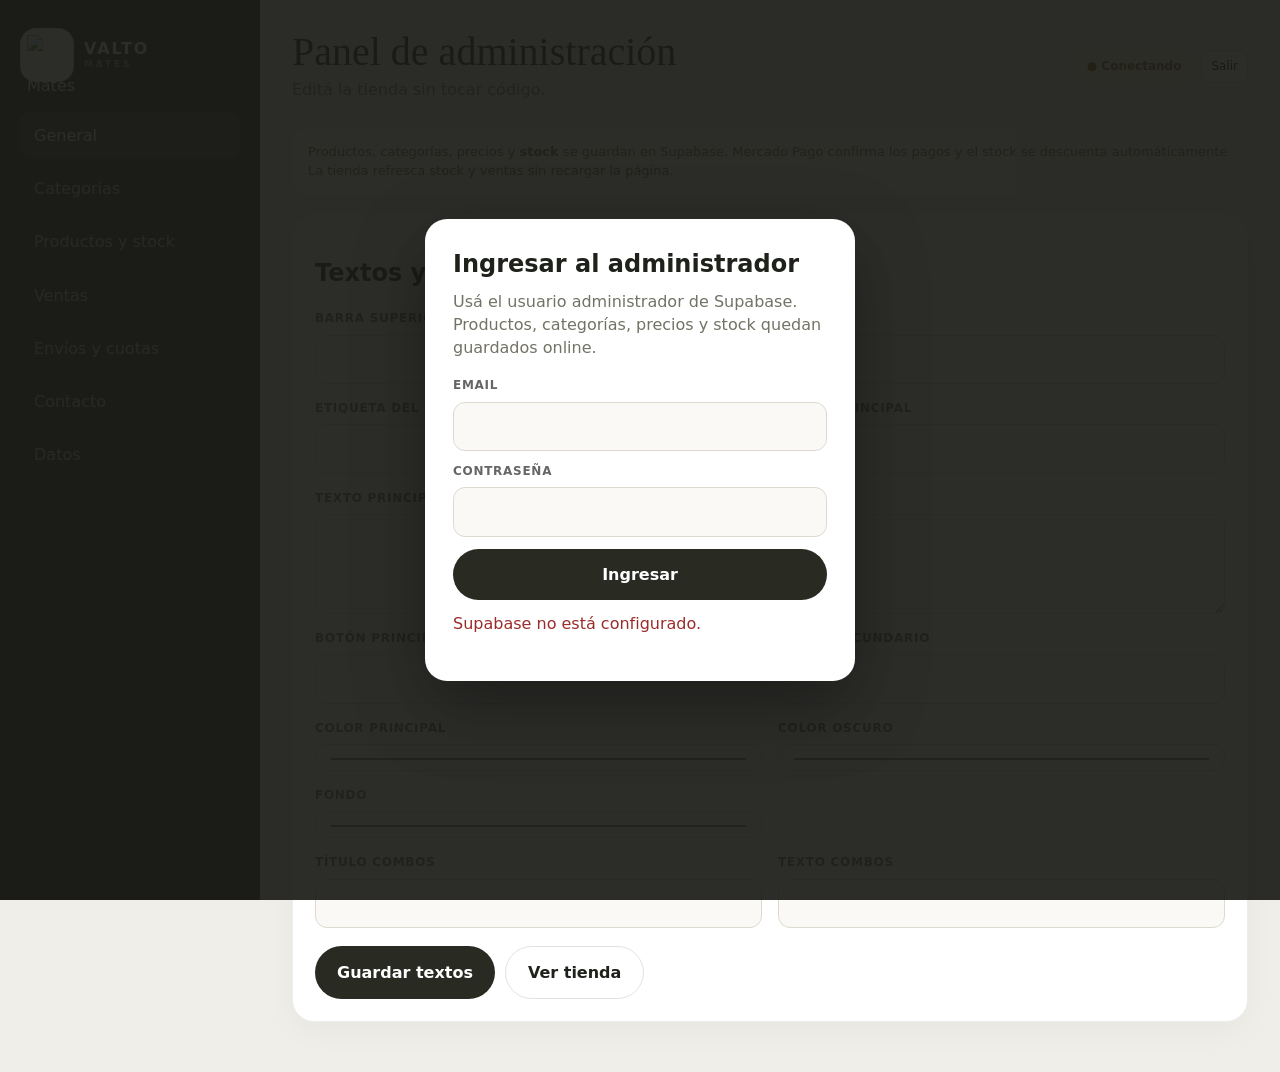
==== commit 06a74dcb: "Add cart, shipping and installment settings to admin" ====
--- a/admin.html
+++ b/admin.html
@@ -5,9 +5,9 @@
 <body class="admin-body">
 <div class="admin-login" id="adminLogin"><div class="login-card"><h2>Ingresar al administrador</h2><p>Usá el usuario administrador de Supabase. Productos, categorías, precios y stock quedan guardados online.</p><div class="field"><label>Email</label><input id="loginEmail" type="email" autocomplete="username"></div><div class="field"><label>Contraseña</label><input id="loginPassword" type="password" autocomplete="current-password"></div><button class="btn btn-dark" id="loginBtn" style="width:100%">Ingresar</button><p id="loginError" style="color:#9b2c2c;margin-top:12px"></p></div></div>
 <div class="admin-shell">
-  <aside class="admin-sidebar"><a href="index.html" class="brand brand-lockup"><span class="brand-mark"><img src="https://cdn.v2.tiendanegocio.com/logo/59430/img_59430_dpku1ntd4mman1s52.png?class=sm" alt="Valto Mates"></span><span class="brand-wordmark"><strong>VALTO</strong><small>MATES</small></span></a><div class="admin-nav"><button class="active" data-tab="general">General</button><button data-tab="categories">Categorías</button><button data-tab="products">Productos y stock</button><button data-tab="orders">Ventas</button><button data-tab="contact">Contacto</button><button data-tab="data">Datos</button></div></aside>
+  <aside class="admin-sidebar"><a href="index.html" class="brand brand-lockup"><span class="brand-mark"><img src="https://cdn.v2.tiendanegocio.com/logo/59430/img_59430_dpku1ntd4mman1s52.png?class=sm" alt="Valto Mates"></span><span class="brand-wordmark"><strong>VALTO</strong><small>MATES</small></span></a><div class="admin-nav"><button class="active" data-tab="general">General</button><button data-tab="categories">Categorías</button><button data-tab="products">Productos y stock</button><button data-tab="orders">Ventas</button><button data-tab="shipping">Envíos y cuotas</button><button data-tab="contact">Contacto</button><button data-tab="data">Datos</button></div></aside>
   <main class="admin-main"><div class="admin-topbar"><div class="admin-title"><h1>Panel de administración</h1><p>Editá la tienda sin tocar código.</p></div><div style="display:flex;gap:8px;align-items:center"><div id="modePill" class="status-pill local">● Conectando</div><button class="small-btn" id="logoutBtn">Salir</button></div></div>
-  <div class="admin-note">Productos, categorías, precios y <b>stock</b> se guardan en Supabase y se actualizan para todos. Cuando Mercado Pago confirma una compra, el stock se descuenta automáticamente una sola vez.</div>
+  <div class="admin-note">Productos, categorías, precios y <b>stock</b> se guardan en Supabase. Mercado Pago confirma los pagos y el stock se descuenta automáticamente. La tienda refresca stock y ventas sin recargar la página.</div>
 
   <section data-panel="general"><div class="admin-card"><h2>Textos y colores</h2><div class="form-grid">
     <div class="field full"><label>Barra superior</label><input id="announcement"></div><div class="field"><label>Etiqueta del hero</label><input id="heroEyebrow"></div><div class="field"><label>Título principal</label><input id="heroTitle"></div><div class="field full"><label>Texto principal</label><textarea id="heroText"></textarea></div><div class="field"><label>Botón principal</label><input id="heroCta"></div><div class="field"><label>Botón secundario</label><input id="heroSecondary"></div><div class="field"><label>Color principal</label><input id="accent" type="color"></div><div class="field"><label>Color oscuro</label><input id="accentDark" type="color"></div><div class="field"><label>Fondo</label><input id="background" type="color"></div><div></div><div class="field"><label>Título combos</label><input id="comboTitle"></div><div class="field"><label>Texto combos</label><input id="comboText"></div>
@@ -16,9 +16,11 @@
   <section data-panel="categories" class="hidden"><div class="admin-card"><div class="section-head" style="margin-bottom:16px"><div><h2 style="margin:0">Categorías</h2><p style="color:var(--muted);margin:5px 0 0">Se guardan online y se reflejan en la tienda.</p></div></div><div class="category-admin-grid"><div><div style="overflow:auto"><table class="product-table category-table"><thead><tr><th>Ícono</th><th>Categoría</th><th>Productos</th><th></th></tr></thead><tbody id="categoryRows"></tbody></table></div></div><div class="category-editor"><h3 id="categoryFormTitle">Nueva categoría</h3><div class="field"><label>Nombre</label><input id="cName" placeholder="Ej: Regalos"></div><div class="field"><label>Ícono</label><select id="cIcon"></select></div><div class="category-icon-preview" id="cIconPreview"></div><div class="admin-actions"><button class="btn btn-dark" id="saveCategory">Agregar categoría</button><button class="btn btn-outline hidden" id="cancelCategory">Cancelar</button></div></div></div></div></section>
 
   <section data-panel="products" class="hidden"><div class="admin-card"><div class="section-head" style="margin-bottom:16px"><div><h2 style="margin:0">Productos y stock</h2><p style="color:var(--muted);margin:5px 0 0">El stock mostrado acá es el que usa Mercado Pago para aceptar o bloquear compras.</p></div><button class="btn btn-dark" id="newProduct">+ Nuevo producto</button></div><div style="overflow:auto"><table class="product-table"><thead><tr><th></th><th>Producto</th><th>Categoría</th><th>Precio</th><th>Stock</th><th>Destacado</th><th></th></tr></thead><tbody id="productRows"></tbody></table></div></div>
-  <div class="admin-card hidden" id="productFormCard"><h2 id="productFormTitle">Editar producto</h2><div class="form-grid"><div class="field"><label>Nombre</label><input id="pName"></div><div class="field"><label>ID / slug</label><input id="pId"></div><div class="field"><label>Categoría</label><select id="pCategory"></select></div><div class="field"><label>Badge</label><input id="pBadge" placeholder="Más vendido"></div><div class="field"><label>Precio lista</label><input id="pPrice" type="number"></div><div class="field"><label>Precio transferencia</label><input id="pTransfer" type="number"></div><div class="field"><label>Precio efectivo</label><input id="pCash" type="number"></div><div class="field"><label>Stock</label><input id="pStock" type="number" min="0" step="1"></div><div class="field full"><label>Imagen</label><input id="pImage" placeholder="https://..."></div><div class="field full"><label>Descripción</label><textarea id="pDescription"></textarea></div><div class="field full"><label>Variantes separadas por ·</label><input id="pVariants"></div><div class="field"><label><input id="pFeatured" type="checkbox"> Mostrar como destacado</label></div></div><div class="admin-actions"><button class="btn btn-dark" id="saveProduct">Guardar producto</button><button class="btn btn-outline" id="cancelProduct">Cancelar</button></div></div></section>
+  <div class="admin-card hidden" id="productFormCard"><h2 id="productFormTitle">Editar producto</h2><div class="form-grid"><div class="field"><label>Nombre</label><input id="pName"></div><div class="field"><label>ID / slug</label><input id="pId"></div><div class="field"><label>Categoría</label><select id="pCategory"></select></div><div class="field"><label>Badge</label><input id="pBadge" placeholder="Más vendido"></div><div class="field"><label>Precio lista</label><input id="pPrice" type="number"></div><div class="field"><label>Precio transferencia</label><input id="pTransfer" type="number"></div><div class="field"><label>Precio efectivo</label><input id="pCash" type="number"></div><div class="field"><label>Stock</label><input id="pStock" type="number" min="0" step="1"></div><div class="field full"><label>Imagen</label><input id="pImage" placeholder="https://..."></div><div class="field full"><label>Descripción</label><textarea id="pDescription"></textarea></div><div class="field"><label>Tipo de opción</label><input id="pVariantLabel" placeholder="Color, Tamaño, Modelo, Sabor..."></div><div class="field"><label>Opciones separadas por ·</label><input id="pVariants" placeholder="Negro · Blanco · Verde"></div><div class="field"><label><input id="pFeatured" type="checkbox"> Mostrar como destacado</label></div></div><div class="admin-actions"><button class="btn btn-dark" id="saveProduct">Guardar producto</button><button class="btn btn-outline" id="cancelProduct">Cancelar</button></div></div></section>
 
-  <section data-panel="orders" class="hidden"><div class="admin-card"><div class="section-head" style="margin-bottom:16px"><div><h2 style="margin:0">Ventas Mercado Pago</h2><p style="color:var(--muted);margin:5px 0 0">Historial de órdenes y estado del descuento de stock.</p></div><button class="btn btn-outline" id="refreshOrders">Actualizar</button></div><div style="overflow:auto"><table class="product-table"><thead><tr><th>Fecha</th><th>Producto</th><th>Total</th><th>Pago</th><th>Stock</th><th>ID</th></tr></thead><tbody id="orderRows"></tbody></table></div></div></section>
+  <section data-panel="orders" class="hidden"><div class="admin-card"><div class="section-head" style="margin-bottom:16px"><div><h2 style="margin:0">Ventas Mercado Pago</h2><p style="color:var(--muted);margin:5px 0 0">Historial de órdenes y estado del descuento de stock.</p></div><button class="btn btn-outline" id="refreshOrders">Actualizar</button></div><div style="overflow:auto"><table class="product-table"><thead><tr><th>Fecha</th><th>Productos</th><th>Total</th><th>Pago</th><th>Stock</th><th>ID</th></tr></thead><tbody id="orderRows"></tbody></table></div></div></section>
+
+  <section data-panel="shipping" class="hidden"><div class="admin-card"><h2>Envíos y cuotas</h2><p style="color:var(--muted)">Configuración comercial visible en producto y carrito. El costo de envío exacto por código postal se puede conectar después a Correo Argentino/Andreani; mientras tanto podés usar una tarifa base administrable.</p><div class="form-grid"><div class="field"><label>Cuotas mostradas</label><input id="installmentsCount" type="number" min="1" max="24" value="3"></div><div class="field"><label><input id="installmentsInterestFree" type="checkbox"> Mostrar “sin interés”</label></div><div class="field"><label>Costo base de envío</label><input id="shippingBaseCost" type="number" min="0" step="1"></div><div class="field"><label>Envío gratis desde</label><input id="shippingFreeFrom" type="number" min="0" step="1" placeholder="0 = desactivado"></div><div class="field full"><label>Texto de despacho</label><input id="shippingDispatchText" placeholder="Despachamos entre 1 y 3 días hábiles"></div></div><div class="admin-actions"><button class="btn btn-dark" id="saveCommerceSettings">Guardar configuración</button></div></div></section>
 
   <section data-panel="contact" class="hidden"><div class="admin-card"><h2>Contacto</h2><p style="color:var(--muted)">Estos datos siguen en <b>config.js</b>.</p><div class="form-grid"><div class="field"><label>Email actual</label><input value="valtomateslp@gmail.com" disabled></div><div class="field"><label>WhatsApp</label><input value="Pendiente de cargar" disabled></div></div></div></section>
   <section data-panel="data" class="hidden"><div class="admin-card"><h2>Datos</h2><p style="color:var(--muted)">El catálogo ya está en Supabase. Esta sección exporta una copia JSON para respaldo.</p><div class="admin-actions"><button class="btn btn-dark" id="exportData">Descargar JSON</button></div></div></section>
